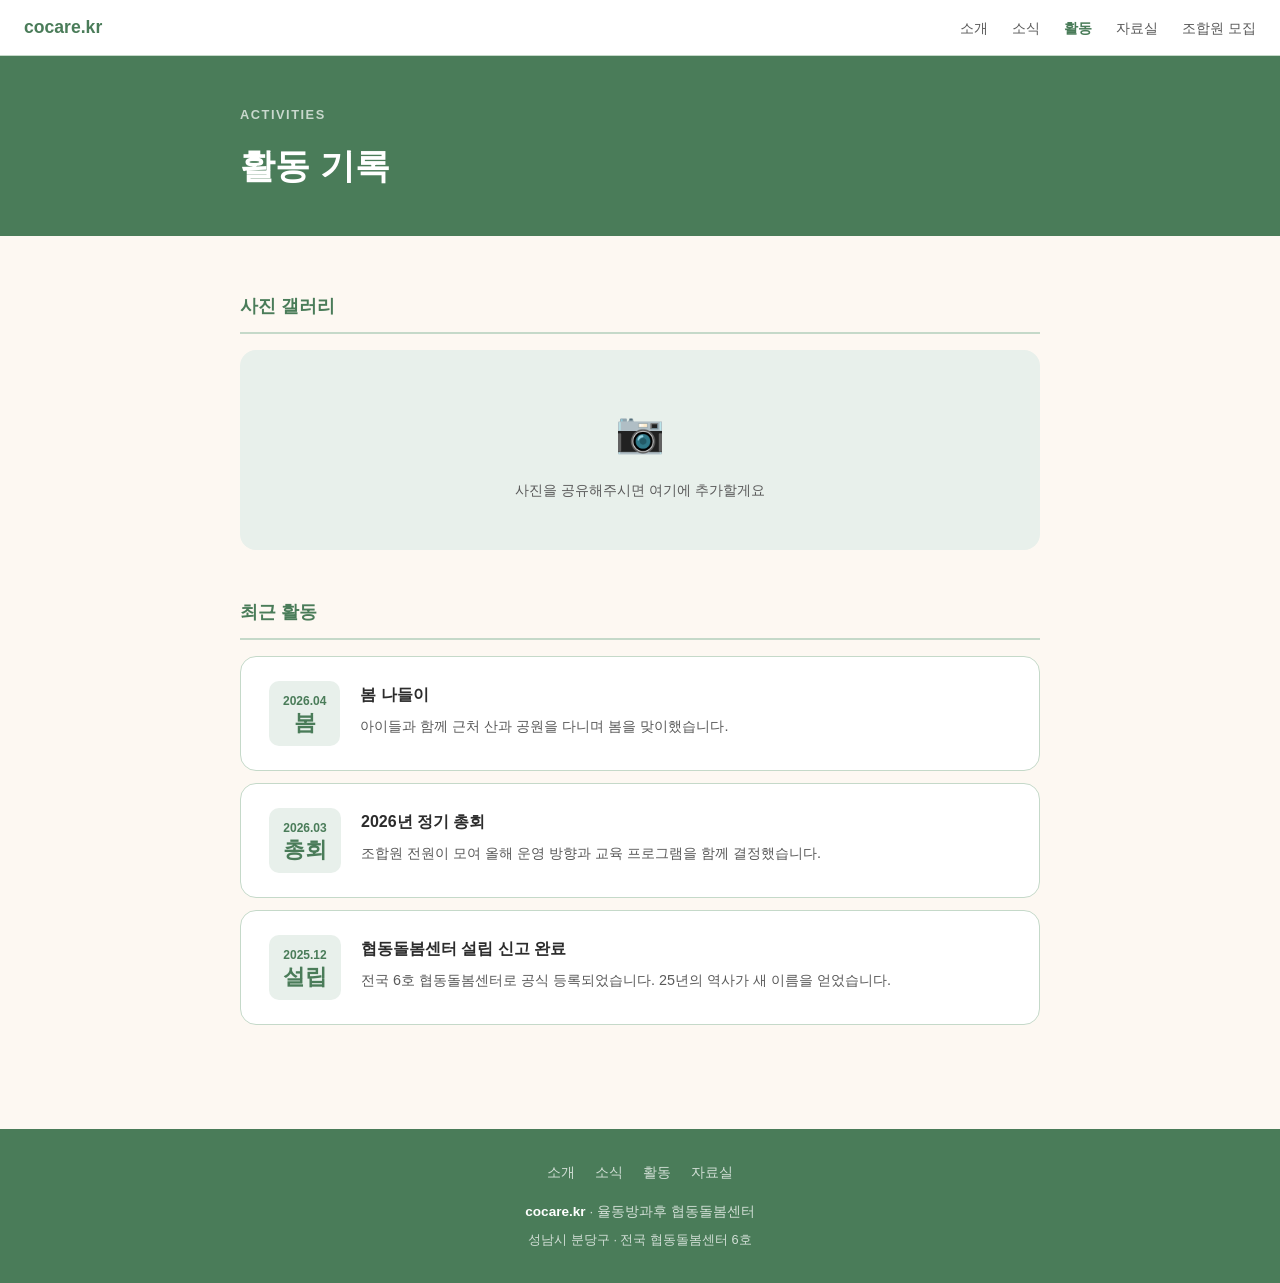
==== activities.html @ 0f24f23b "멀티페이지 구조 추가 - 소식/활동/자료실 페이지 Generated with [Claude Code](https://claude.ai/code) via [Happy](https:/" ====
<!DOCTYPE html>
<html lang="ko">
<head>
  <meta charset="UTF-8">
  <meta name="viewport" content="width=device-width, initial-scale=1.0">
  <title>활동 — cocare.kr</title>
  <link rel="stylesheet" href="style.css">
  <style>
    .activity-section { margin-bottom: 48px; }
    .activity-section h3 {
      font-size: 1.1rem;
      font-weight: 700;
      color: var(--green);
      margin-bottom: 16px;
      padding-bottom: 10px;
      border-bottom: 2px solid var(--green-mid);
    }

    /* 사진 그리드 */
    .photo-grid {
      display: grid;
      grid-template-columns: repeat(auto-fill, minmax(220px, 1fr));
      gap: 12px;
      margin-bottom: 12px;
    }
    .photo-placeholder {
      aspect-ratio: 4/3;
      background: var(--green-light);
      border-radius: 12px;
      display: flex;
      flex-direction: column;
      align-items: center;
      justify-content: center;
      gap: 8px;
      color: var(--green);
      font-size: 0.85rem;
      border: 2px dashed var(--green-mid);
    }
    .photo-placeholder .icon { font-size: 2rem; }

    /* 활동 카드 */
    .activity-card {
      background: white;
      border-radius: 16px;
      padding: 24px 28px;
      border: 1px solid var(--green-mid);
      margin-bottom: 12px;
      display: flex;
      gap: 20px;
      align-items: flex-start;
    }
    .activity-date {
      flex-shrink: 0;
      text-align: center;
      background: var(--green-light);
      border-radius: 10px;
      padding: 10px 14px;
      min-width: 64px;
    }
    .activity-date .month {
      font-size: 0.75rem;
      color: var(--green);
      font-weight: 700;
    }
    .activity-date .day {
      font-size: 1.4rem;
      font-weight: 800;
      color: var(--green);
      line-height: 1.1;
    }
    .activity-content h4 { font-size: 1rem; font-weight: 700; margin-bottom: 6px; }
    .activity-content p { font-size: 0.9rem; color: var(--text-soft); }

    .empty-state {
      text-align: center;
      padding: 48px 24px;
      color: var(--text-soft);
      background: var(--green-light);
      border-radius: 16px;
    }
    .empty-state .icon { font-size: 2.5rem; margin-bottom: 12px; }
    .empty-state p { font-size: 0.9rem; }
  </style>
</head>
<body>

<nav>
  <a href="index.html" class="nav-logo">cocare.kr</a>
  <ul class="nav-links">
    <li><a href="index.html">소개</a></li>
    <li><a href="news.html">소식</a></li>
    <li><a href="activities.html" class="active">활동</a></li>
    <li><a href="resources.html">자료실</a></li>
    <li><a href="index.html#recruit">조합원 모집</a></li>
  </ul>
</nav>

<div class="page-header">
  <div class="container">
    <div class="section-label">Activities</div>
    <h1>활동 기록</h1>
  </div>
</div>

<section>
  <div class="container">

    <!-- 사진 갤러리 -->
    <div class="activity-section">
      <h3>사진 갤러리</h3>
      <div class="empty-state">
        <div class="icon">📷</div>
        <p>사진을 공유해주시면 여기에 추가할게요</p>
      </div>
    </div>

    <!-- 활동 기록 -->
    <div class="activity-section">
      <h3>최근 활동</h3>

      <div class="activity-card">
        <div class="activity-date">
          <div class="month">2026.04</div>
          <div class="day">봄</div>
        </div>
        <div class="activity-content">
          <h4>봄 나들이</h4>
          <p>아이들과 함께 근처 산과 공원을 다니며 봄을 맞이했습니다.</p>
        </div>
      </div>

      <div class="activity-card">
        <div class="activity-date">
          <div class="month">2026.03</div>
          <div class="day">총회</div>
        </div>
        <div class="activity-content">
          <h4>2026년 정기 총회</h4>
          <p>조합원 전원이 모여 올해 운영 방향과 교육 프로그램을 함께 결정했습니다.</p>
        </div>
      </div>

      <div class="activity-card">
        <div class="activity-date">
          <div class="month">2025.12</div>
          <div class="day">설립</div>
        </div>
        <div class="activity-content">
          <h4>협동돌봄센터 설립 신고 완료</h4>
          <p>전국 6호 협동돌봄센터로 공식 등록되었습니다. 25년의 역사가 새 이름을 얻었습니다.</p>
        </div>
      </div>

    </div>

  </div>
</section>

<footer>
  <ul class="footer-links">
    <li><a href="index.html">소개</a></li>
    <li><a href="news.html">소식</a></li>
    <li><a href="activities.html">활동</a></li>
    <li><a href="resources.html">자료실</a></li>
  </ul>
  <strong>cocare.kr</strong> · 율동방과후 협동돌봄센터<br>
  <span style="font-size:0.8rem; margin-top: 6px; display:block;">성남시 분당구 · 전국 협동돌봄센터 6호</span>
</footer>

</body>
</html>
---- style.css ----
* { margin: 0; padding: 0; box-sizing: border-box; }

:root {
  --green: #4a7c59;
  --green-light: #e8f0eb;
  --green-mid: #c5d9c9;
  --brown: #7a5c3a;
  --cream: #fdf8f2;
  --text: #2c2c2c;
  --text-soft: #5a5a5a;
}

html { scroll-behavior: smooth; }

body {
  font-family: 'Apple SD Gothic Neo', 'Noto Sans KR', sans-serif;
  color: var(--text);
  background: var(--cream);
  line-height: 1.7;
}

/* NAV */
nav {
  position: sticky;
  top: 0;
  background: white;
  border-bottom: 1px solid var(--green-mid);
  z-index: 100;
  padding: 0 24px;
  display: flex;
  align-items: center;
  justify-content: space-between;
  height: 56px;
}
.nav-logo {
  font-size: 1.1rem;
  font-weight: 700;
  color: var(--green);
  text-decoration: none;
}
.nav-links {
  display: flex;
  gap: 24px;
  list-style: none;
}
.nav-links a {
  text-decoration: none;
  color: var(--text-soft);
  font-size: 0.9rem;
}
.nav-links a:hover, .nav-links a.active { color: var(--green); font-weight: 600; }

/* PAGE HEADER */
.page-header {
  background: var(--green);
  color: white;
  padding: 48px 24px 40px;
}
.page-header .section-label {
  color: rgba(255,255,255,0.7);
  margin-bottom: 10px;
}
.page-header h1 {
  font-size: clamp(1.6rem, 3vw, 2.2rem);
  font-weight: 700;
}

/* SECTIONS */
section { padding: 56px 24px; }
.container { max-width: 800px; margin: 0 auto; }

.section-label {
  font-size: 0.8rem;
  font-weight: 700;
  letter-spacing: 0.12em;
  color: var(--green);
  text-transform: uppercase;
  margin-bottom: 12px;
}
h2 {
  font-size: clamp(1.4rem, 3vw, 1.9rem);
  font-weight: 700;
  margin-bottom: 20px;
  line-height: 1.35;
}
.lead {
  font-size: 1.05rem;
  color: var(--text-soft);
  margin-bottom: 36px;
}

/* CARDS */
.card {
  background: white;
  border-radius: 16px;
  padding: 28px;
  border: 1px solid var(--green-mid);
}
.card + .card { margin-top: 16px; }

/* FOOTER */
footer {
  background: var(--green);
  color: rgba(255,255,255,0.75);
  text-align: center;
  padding: 32px 24px;
  font-size: 0.85rem;
}
footer strong { color: white; }
footer .footer-links {
  display: flex;
  justify-content: center;
  gap: 20px;
  list-style: none;
  margin-bottom: 16px;
}
footer .footer-links a {
  color: rgba(255,255,255,0.75);
  text-decoration: none;
  font-size: 0.85rem;
}
footer .footer-links a:hover { color: white; }

/* RESPONSIVE */
@media (max-width: 600px) {
  .nav-links { display: none; }
}
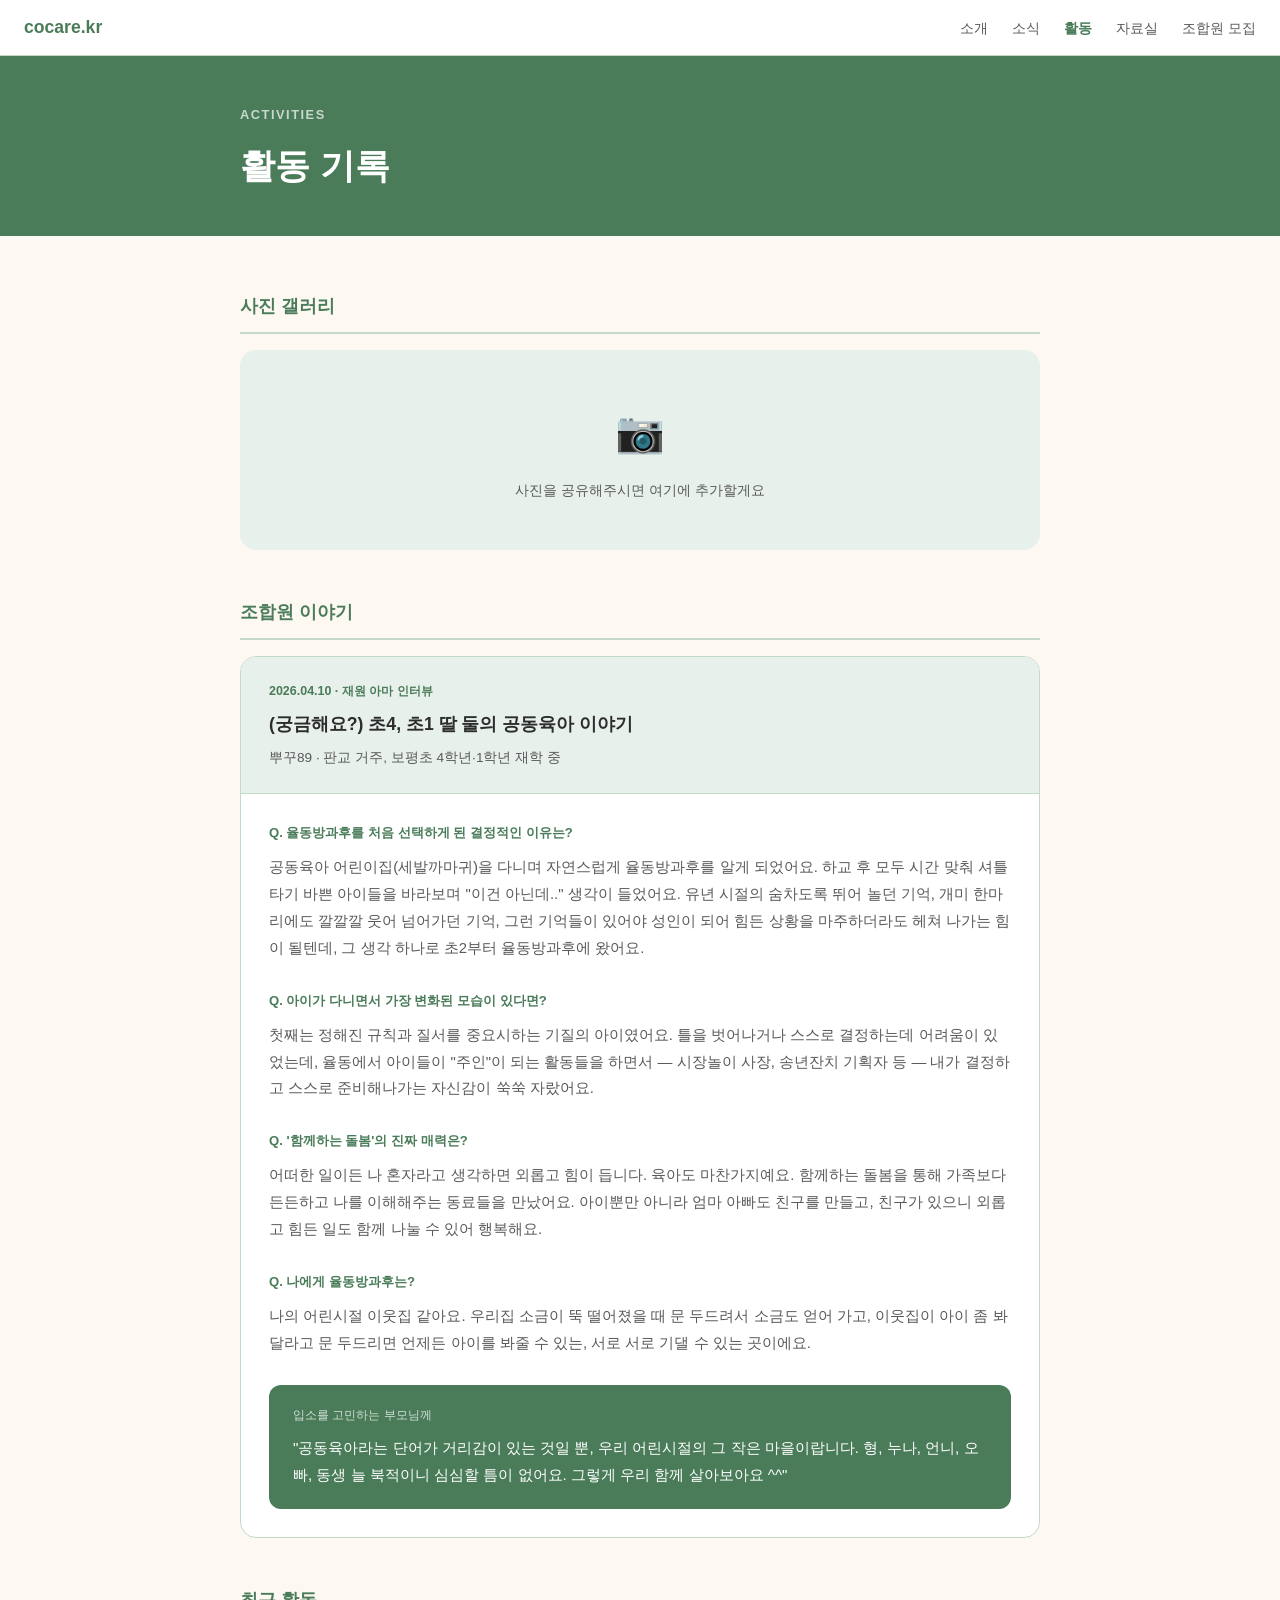
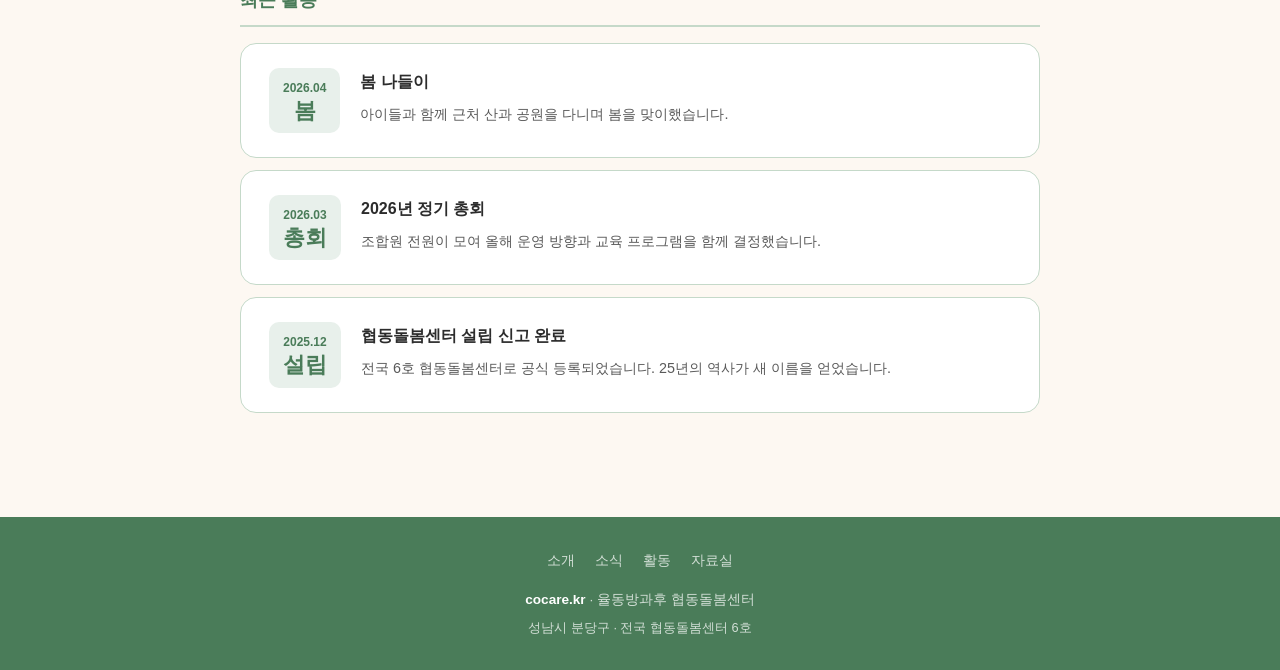
==== commit 49a71817: "활동 페이지에 조합원 인터뷰 추가 (뿌꾸89) Generated with [Claude Code](https://claude.ai/code) via [Happy](https://h" ====
--- a/activities.html
+++ b/activities.html
@@ -114,6 +114,47 @@
       </div>
     </div>
 
+    <!-- 조합원 이야기 -->
+    <div class="activity-section">
+      <h3>조합원 이야기</h3>
+
+      <div style="background: white; border-radius: 16px; border: 1px solid var(--green-mid); overflow: hidden;">
+        <div style="background: var(--green-light); padding: 24px 28px; border-bottom: 1px solid var(--green-mid);">
+          <div style="font-size: 0.78rem; color: var(--green); font-weight: 700; margin-bottom: 8px;">2026.04.10 · 재원 아마 인터뷰</div>
+          <div style="font-size: 1.1rem; font-weight: 700;">(궁금해요?) 초4, 초1 딸 둘의 공동육아 이야기</div>
+          <div style="font-size: 0.85rem; color: var(--text-soft); margin-top: 6px;">뿌꾸89 · 판교 거주, 보평초 4학년·1학년 재학 중</div>
+        </div>
+        <div style="padding: 28px; display: flex; flex-direction: column; gap: 28px;">
+
+          <div>
+            <div style="font-size: 0.82rem; font-weight: 700; color: var(--green); margin-bottom: 10px;">Q. 율동방과후를 처음 선택하게 된 결정적인 이유는?</div>
+            <p style="font-size: 0.93rem; color: var(--text-soft); line-height: 1.8;">공동육아 어린이집(세발까마귀)을 다니며 자연스럽게 율동방과후를 알게 되었어요. 하교 후 모두 시간 맞춰 셔틀 타기 바쁜 아이들을 바라보며 "이건 아닌데.." 생각이 들었어요. 유년 시절의 숨차도록 뛰어 놀던 기억, 개미 한마리에도 깔깔깔 웃어 넘어가던 기억, 그런 기억들이 있어야 성인이 되어 힘든 상황을 마주하더라도 헤쳐 나가는 힘이 될텐데, 그 생각 하나로 초2부터 율동방과후에 왔어요.</p>
+          </div>
+
+          <div>
+            <div style="font-size: 0.82rem; font-weight: 700; color: var(--green); margin-bottom: 10px;">Q. 아이가 다니면서 가장 변화된 모습이 있다면?</div>
+            <p style="font-size: 0.93rem; color: var(--text-soft); line-height: 1.8;">첫째는 정해진 규칙과 질서를 중요시하는 기질의 아이였어요. 틀을 벗어나거나 스스로 결정하는데 어려움이 있었는데, 율동에서 아이들이 "주인"이 되는 활동들을 하면서 — 시장놀이 사장, 송년잔치 기획자 등 — 내가 결정하고 스스로 준비해나가는 자신감이 쑥쑥 자랐어요.</p>
+          </div>
+
+          <div>
+            <div style="font-size: 0.82rem; font-weight: 700; color: var(--green); margin-bottom: 10px;">Q. '함께하는 돌봄'의 진짜 매력은?</div>
+            <p style="font-size: 0.93rem; color: var(--text-soft); line-height: 1.8;">어떠한 일이든 나 혼자라고 생각하면 외롭고 힘이 듭니다. 육아도 마찬가지예요. 함께하는 돌봄을 통해 가족보다 든든하고 나를 이해해주는 동료들을 만났어요. 아이뿐만 아니라 엄마 아빠도 친구를 만들고, 친구가 있으니 외롭고 힘든 일도 함께 나눌 수 있어 행복해요.</p>
+          </div>
+
+          <div>
+            <div style="font-size: 0.82rem; font-weight: 700; color: var(--green); margin-bottom: 10px;">Q. 나에게 율동방과후는?</div>
+            <p style="font-size: 0.93rem; color: var(--text-soft); line-height: 1.8;">나의 어린시절 이웃집 같아요. 우리집 소금이 뚝 떨어졌을 때 문 두드려서 소금도 얻어 가고, 이웃집이 아이 좀 봐달라고 문 두드리면 언제든 아이를 봐줄 수 있는, 서로 서로 기댈 수 있는 곳이에요.</p>
+          </div>
+
+          <div style="background: var(--green); color: white; border-radius: 12px; padding: 20px 24px;">
+            <div style="font-size: 0.78rem; opacity: 0.75; margin-bottom: 8px;">입소를 고민하는 부모님께</div>
+            <p style="font-size: 0.95rem; line-height: 1.8;">"공동육아라는 단어가 거리감이 있는 것일 뿐, 우리 어린시절의 그 작은 마을이랍니다. 형, 누나, 언니, 오빠, 동생 늘 북적이니 심심할 틈이 없어요. 그렇게 우리 함께 살아보아요 ^^"</p>
+          </div>
+
+        </div>
+      </div>
+    </div>
+
     <!-- 활동 기록 -->
     <div class="activity-section">
       <h3>최근 활동</h3>
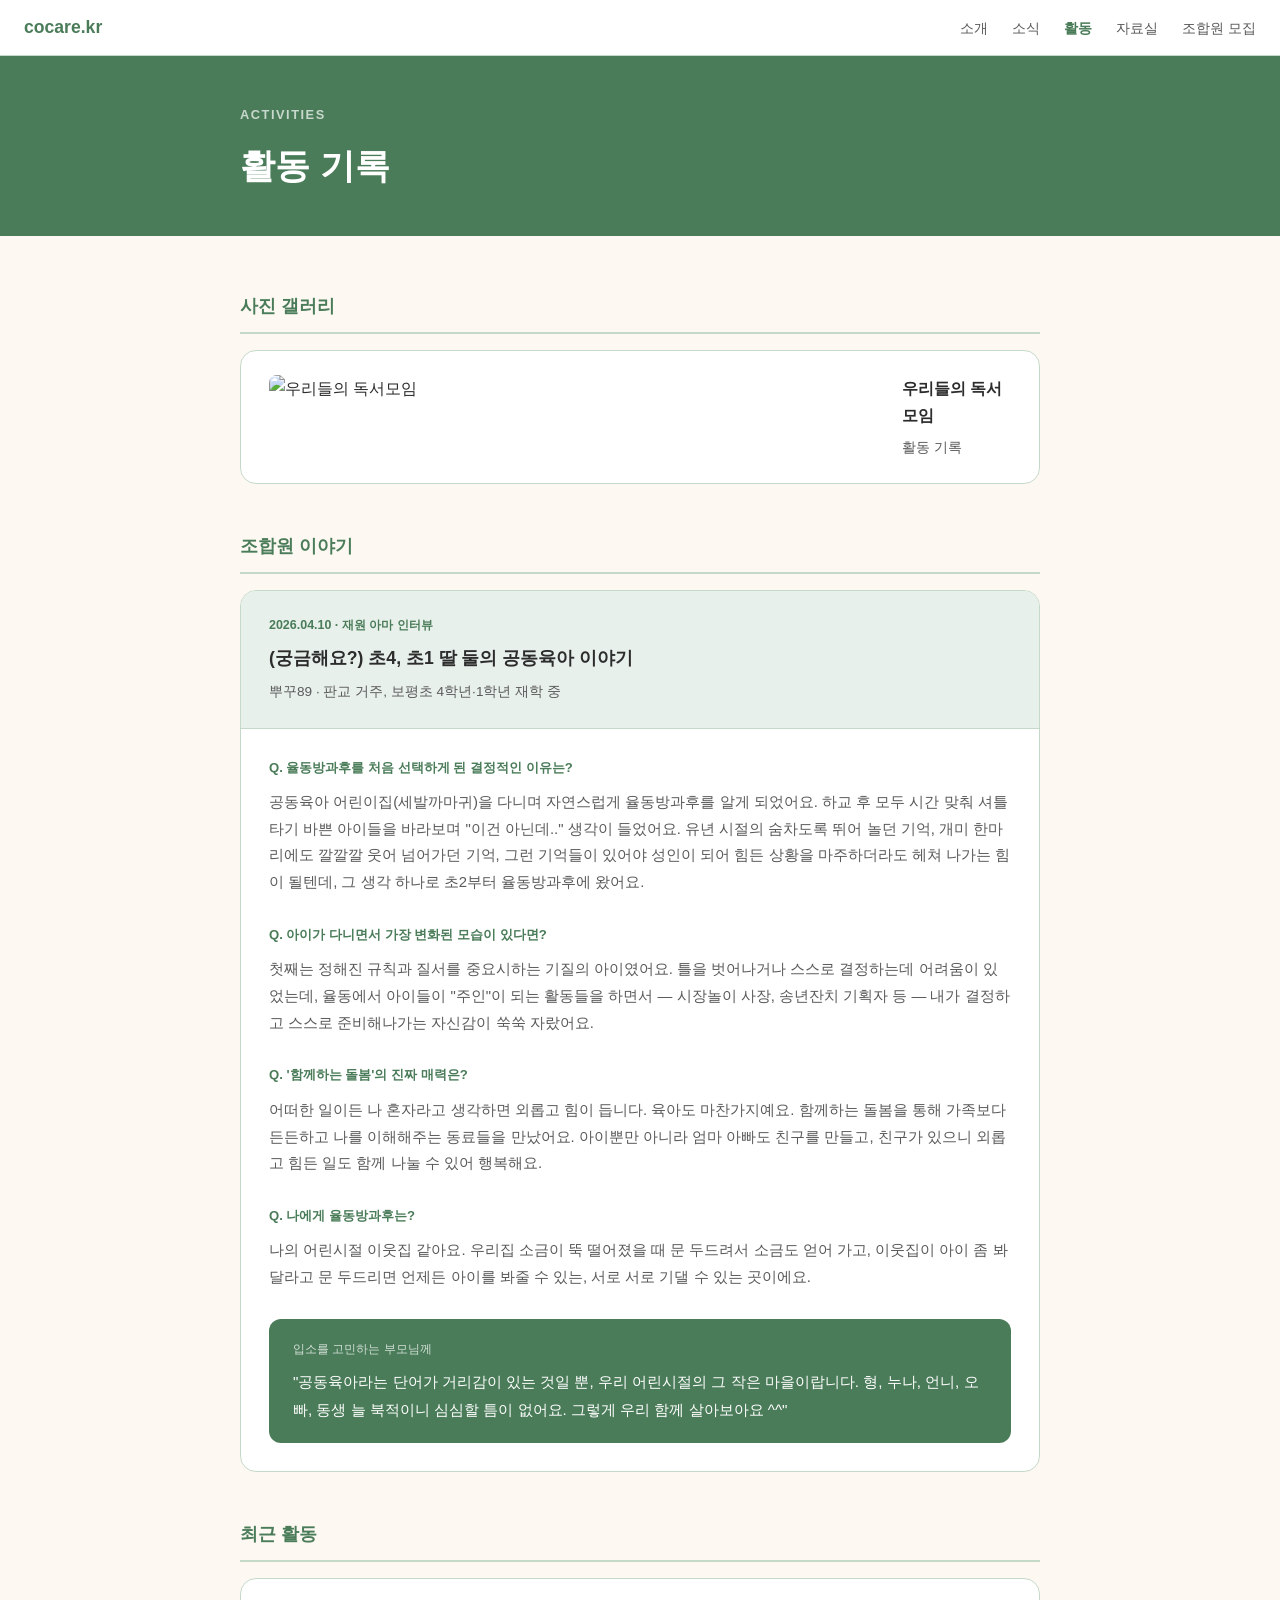
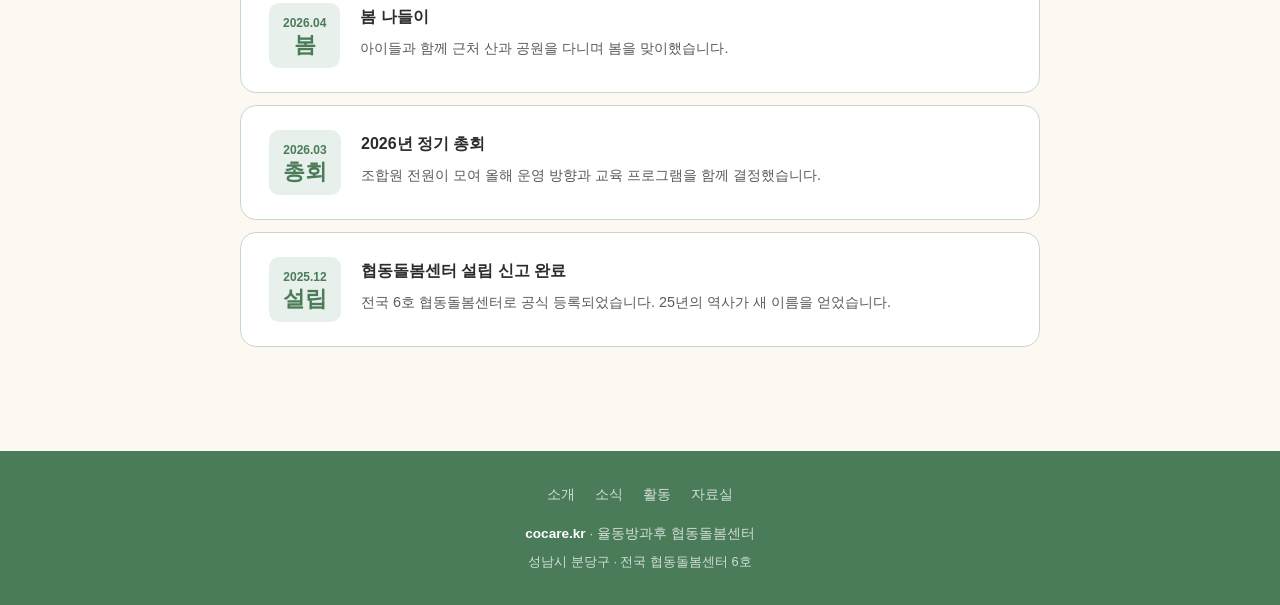
==== commit 766b8de2: "활동 사진 포스팅: 우리들의 독서모임 Generated with [Claude Code](https://claude.ai/code) via [Happy](https://happy." ====
--- a/activities.html
+++ b/activities.html
@@ -108,9 +108,12 @@
     <!-- 사진 갤러리 -->
     <div class="activity-section">
       <h3>사진 갤러리</h3>
-      <div class="empty-state">
-        <div class="icon">📷</div>
-        <p>사진을 공유해주시면 여기에 추가할게요</p>
+      <div class="activity-card">
+        <img src="uploads/done/활동/2026-04-15_01-36_IMG_8961.jpeg" alt="우리들의 독서모임" style="width:100%;border-radius:8px;margin-bottom:10px;">
+        <div class="activity-content">
+          <h4>우리들의 독서모임</h4>
+          <p>활동 기록</p>
+        </div>
       </div>
     </div>
 
@@ -208,5 +211,6 @@
   <span style="font-size:0.8rem; margin-top: 6px; display:block;">성남시 분당구 · 전국 협동돌봄센터 6호</span>
 </footer>
 
+<script src="admin.js"></script>
 </body>
 </html>
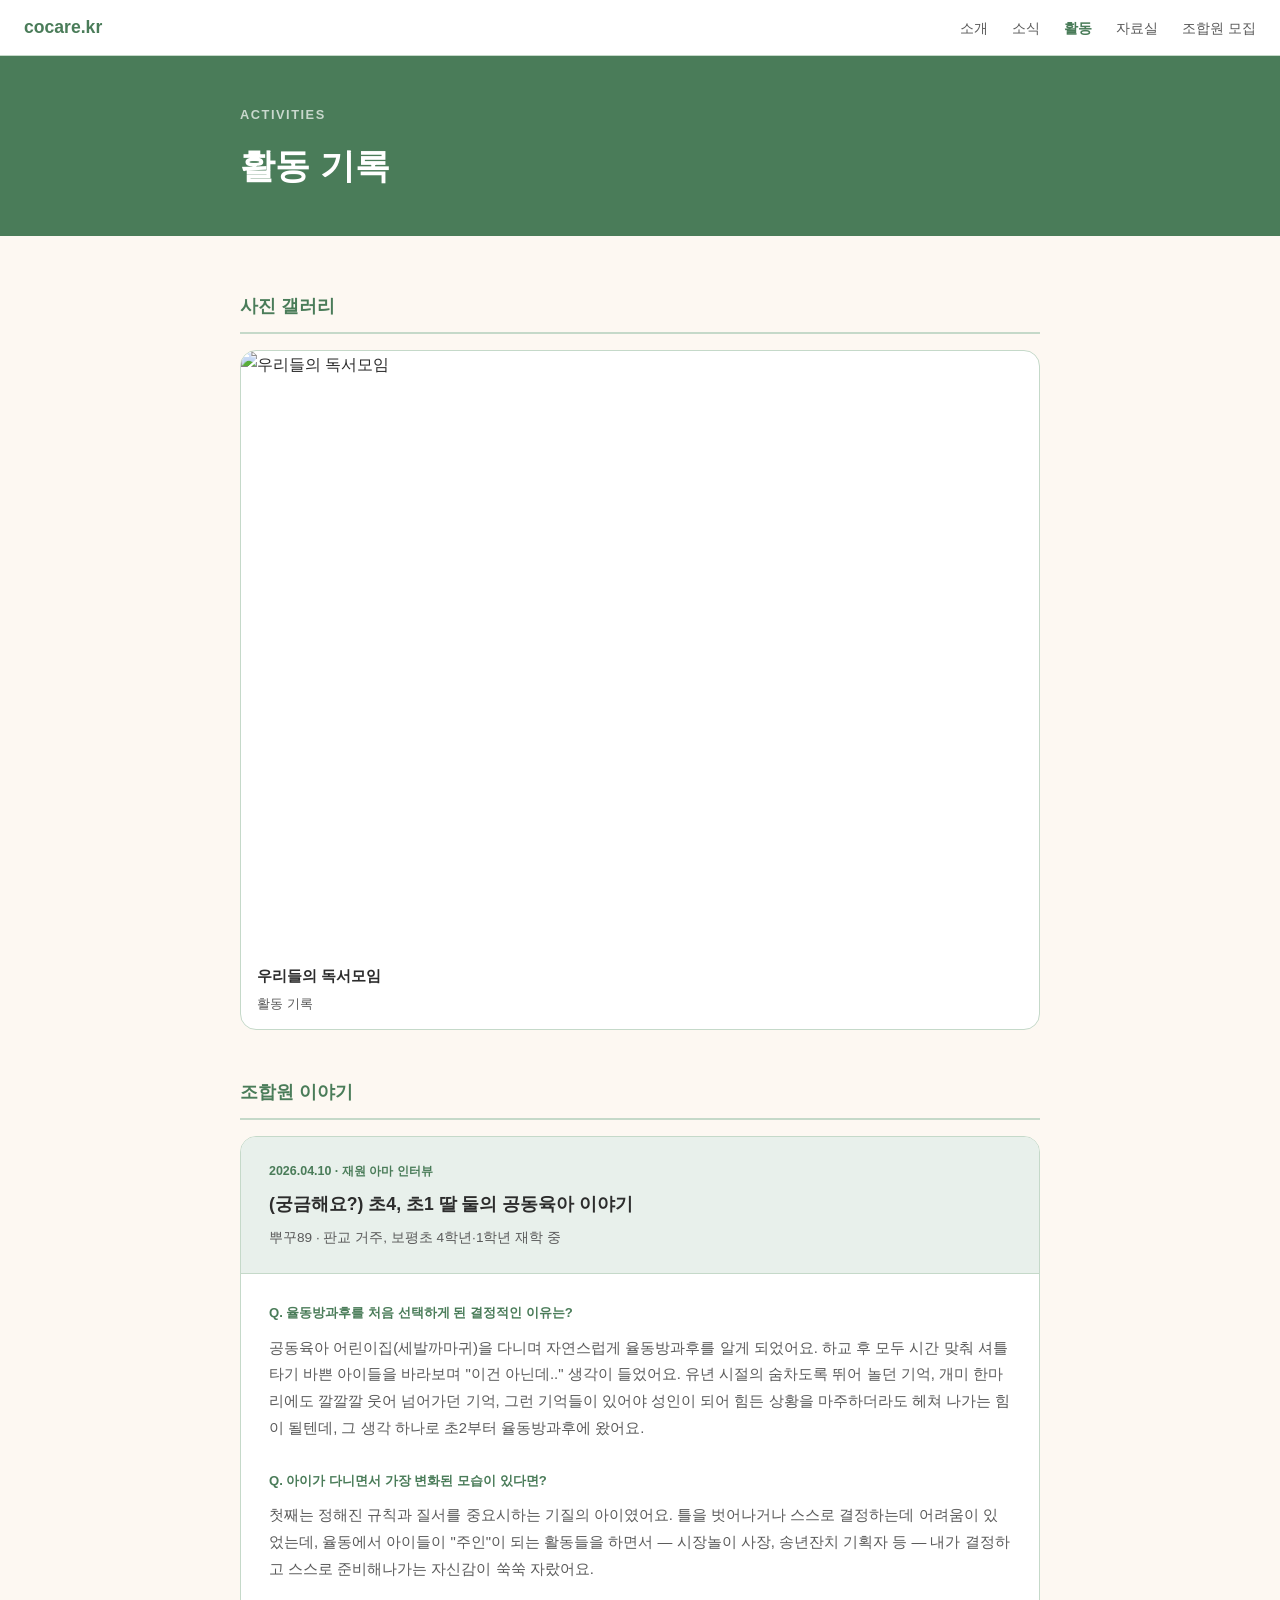
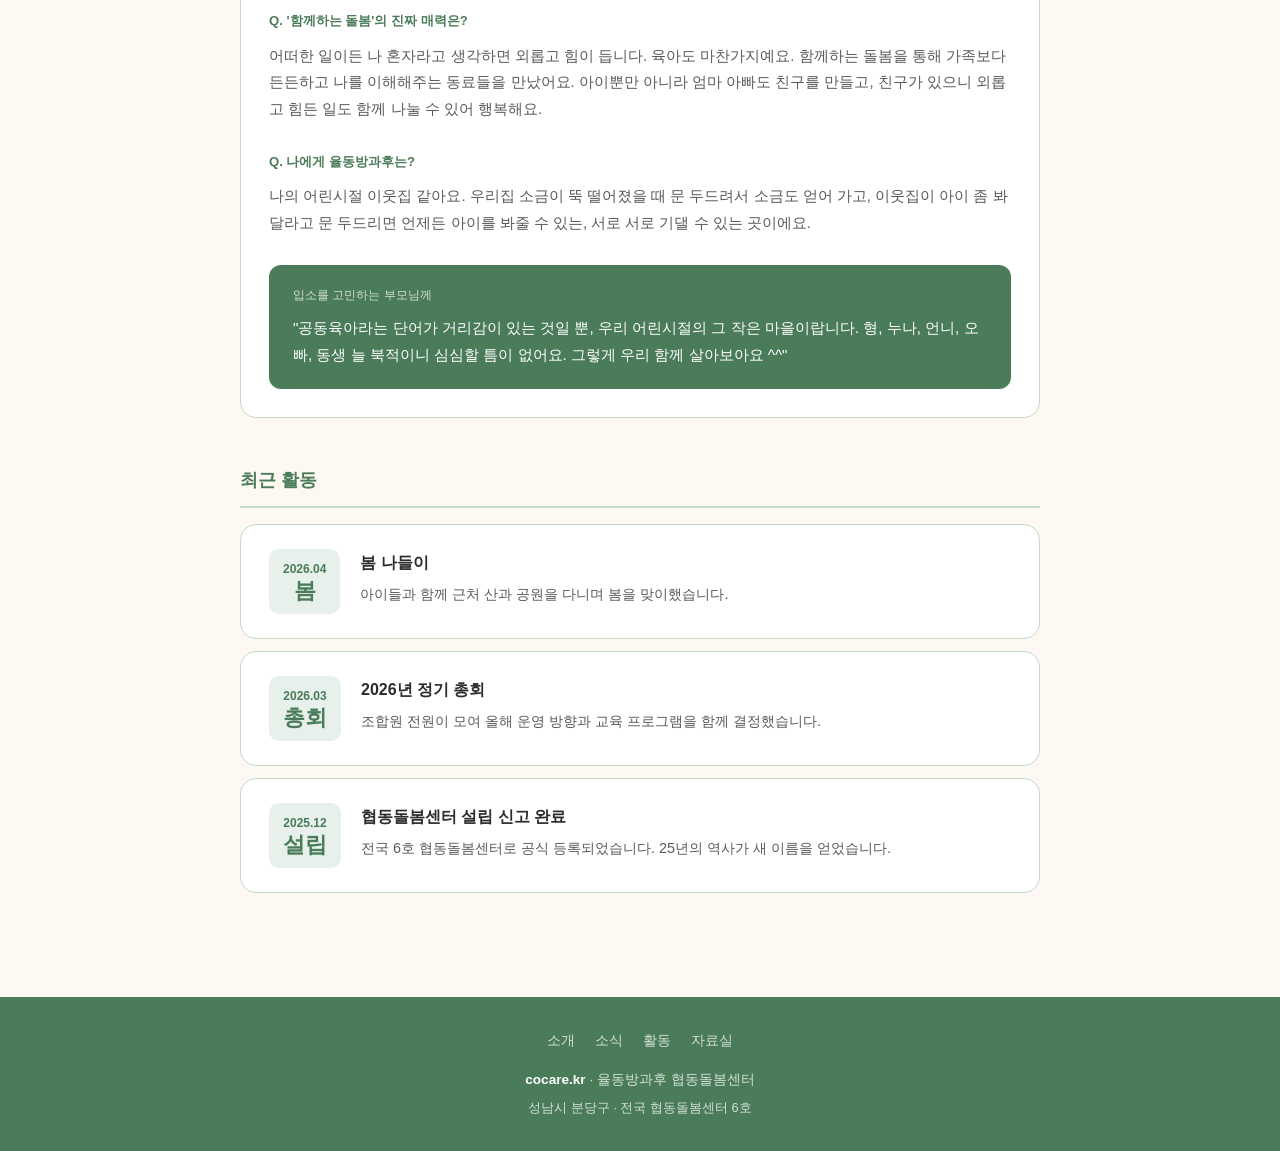
==== commit 5e39ac3f: "활동 사진 카드 레이아웃 수정: photo-card 클래스 적용 Generated with [Claude Code](https://claude.ai/code) via [Happy]" ====
--- a/activities.html
+++ b/activities.html
@@ -71,6 +71,33 @@
     .activity-content h4 { font-size: 1rem; font-weight: 700; margin-bottom: 6px; }
     .activity-content p { font-size: 0.9rem; color: var(--text-soft); }
 
+    /* 사진 카드 (세로 레이아웃) */
+    .photo-card {
+      background: white;
+      border-radius: 16px;
+      border: 1px solid var(--green-mid);
+      margin-bottom: 12px;
+      overflow: hidden;
+    }
+    .photo-card img {
+      width: 100%;
+      display: block;
+      aspect-ratio: 4/3;
+      object-fit: cover;
+    }
+    .photo-card .photo-info {
+      padding: 14px 16px;
+    }
+    .photo-card .photo-info h4 {
+      font-size: 0.95rem;
+      font-weight: 700;
+      margin-bottom: 4px;
+    }
+    .photo-card .photo-info p {
+      font-size: 0.82rem;
+      color: var(--text-soft);
+    }
+
     .empty-state {
       text-align: center;
       padding: 48px 24px;
@@ -108,9 +135,9 @@
     <!-- 사진 갤러리 -->
     <div class="activity-section">
       <h3>사진 갤러리</h3>
-      <div class="activity-card">
-        <img src="uploads/done/활동/2026-04-15_01-36_IMG_8961.jpeg" alt="우리들의 독서모임" style="width:100%;border-radius:8px;margin-bottom:10px;">
-        <div class="activity-content">
+      <div class="photo-card">
+        <img src="uploads/done/활동/2026-04-15_01-36_IMG_8961.jpeg" alt="우리들의 독서모임">
+        <div class="photo-info">
           <h4>우리들의 독서모임</h4>
           <p>활동 기록</p>
         </div>
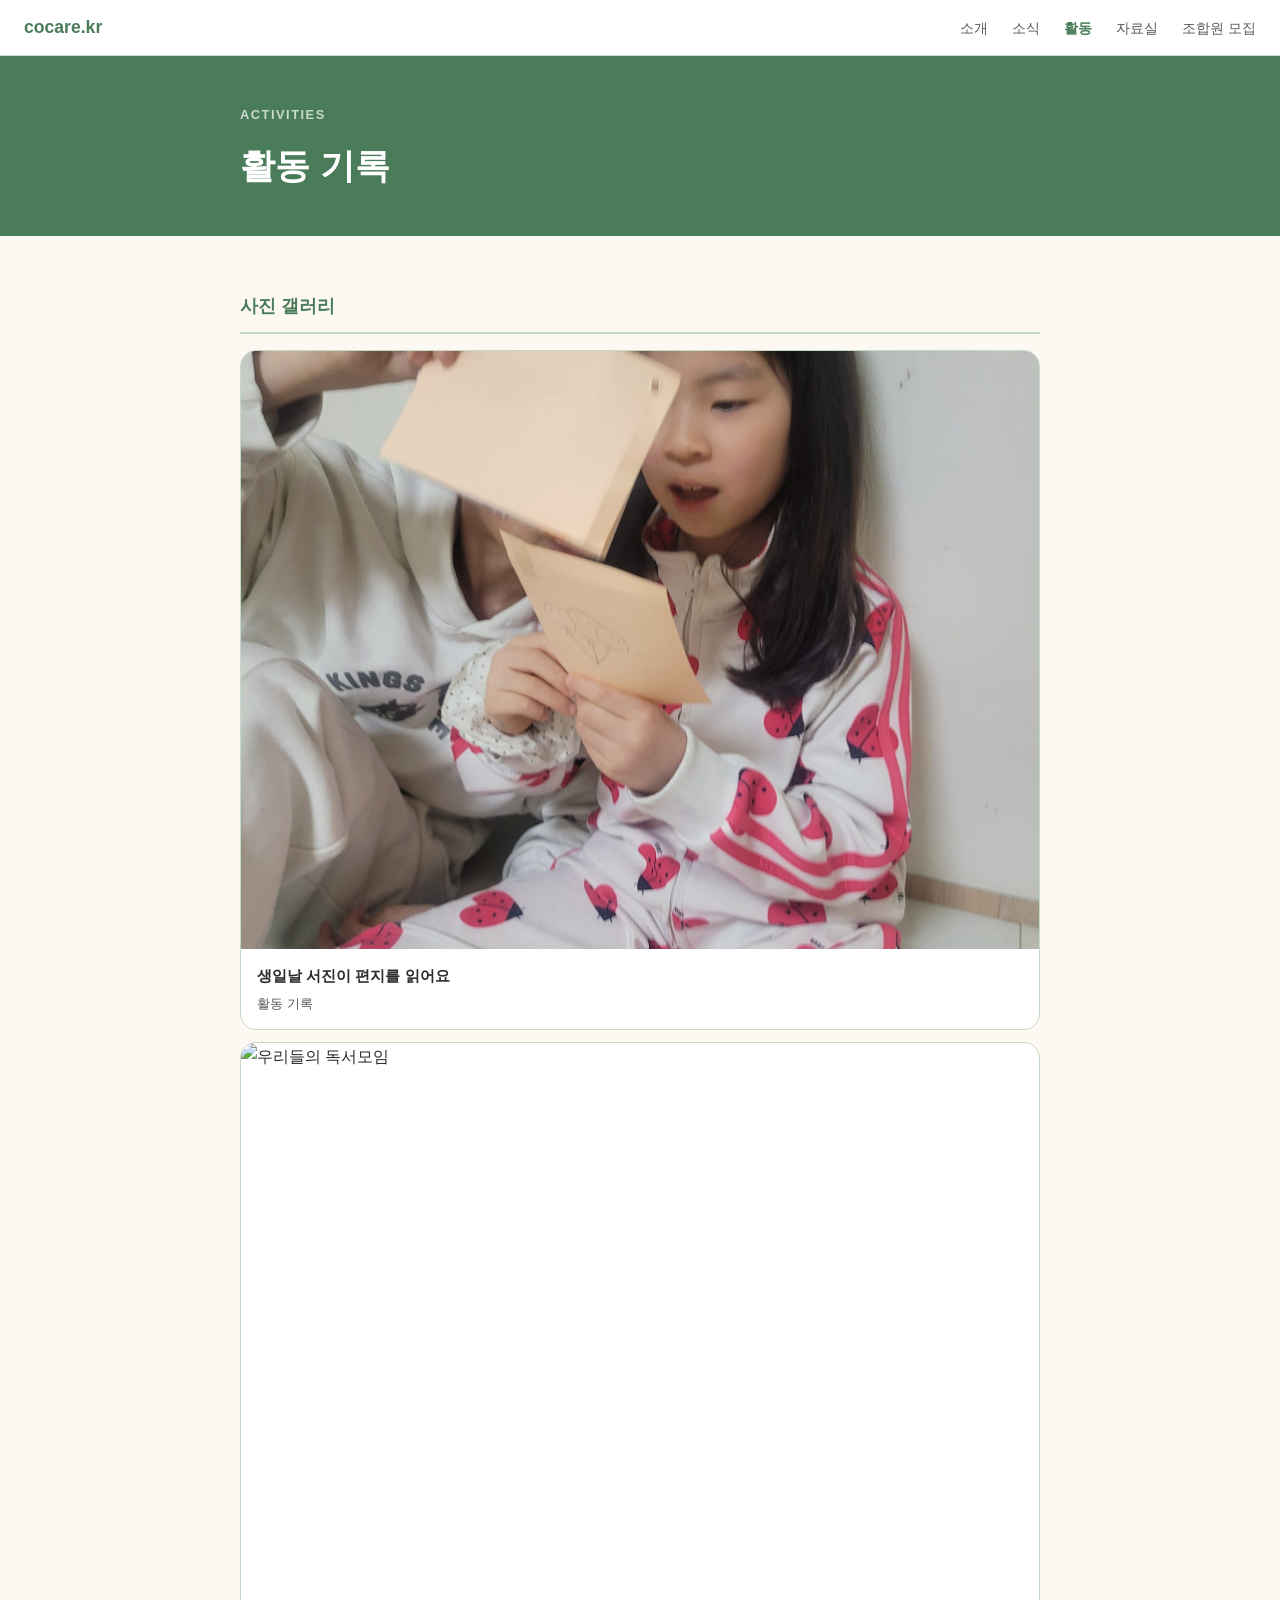
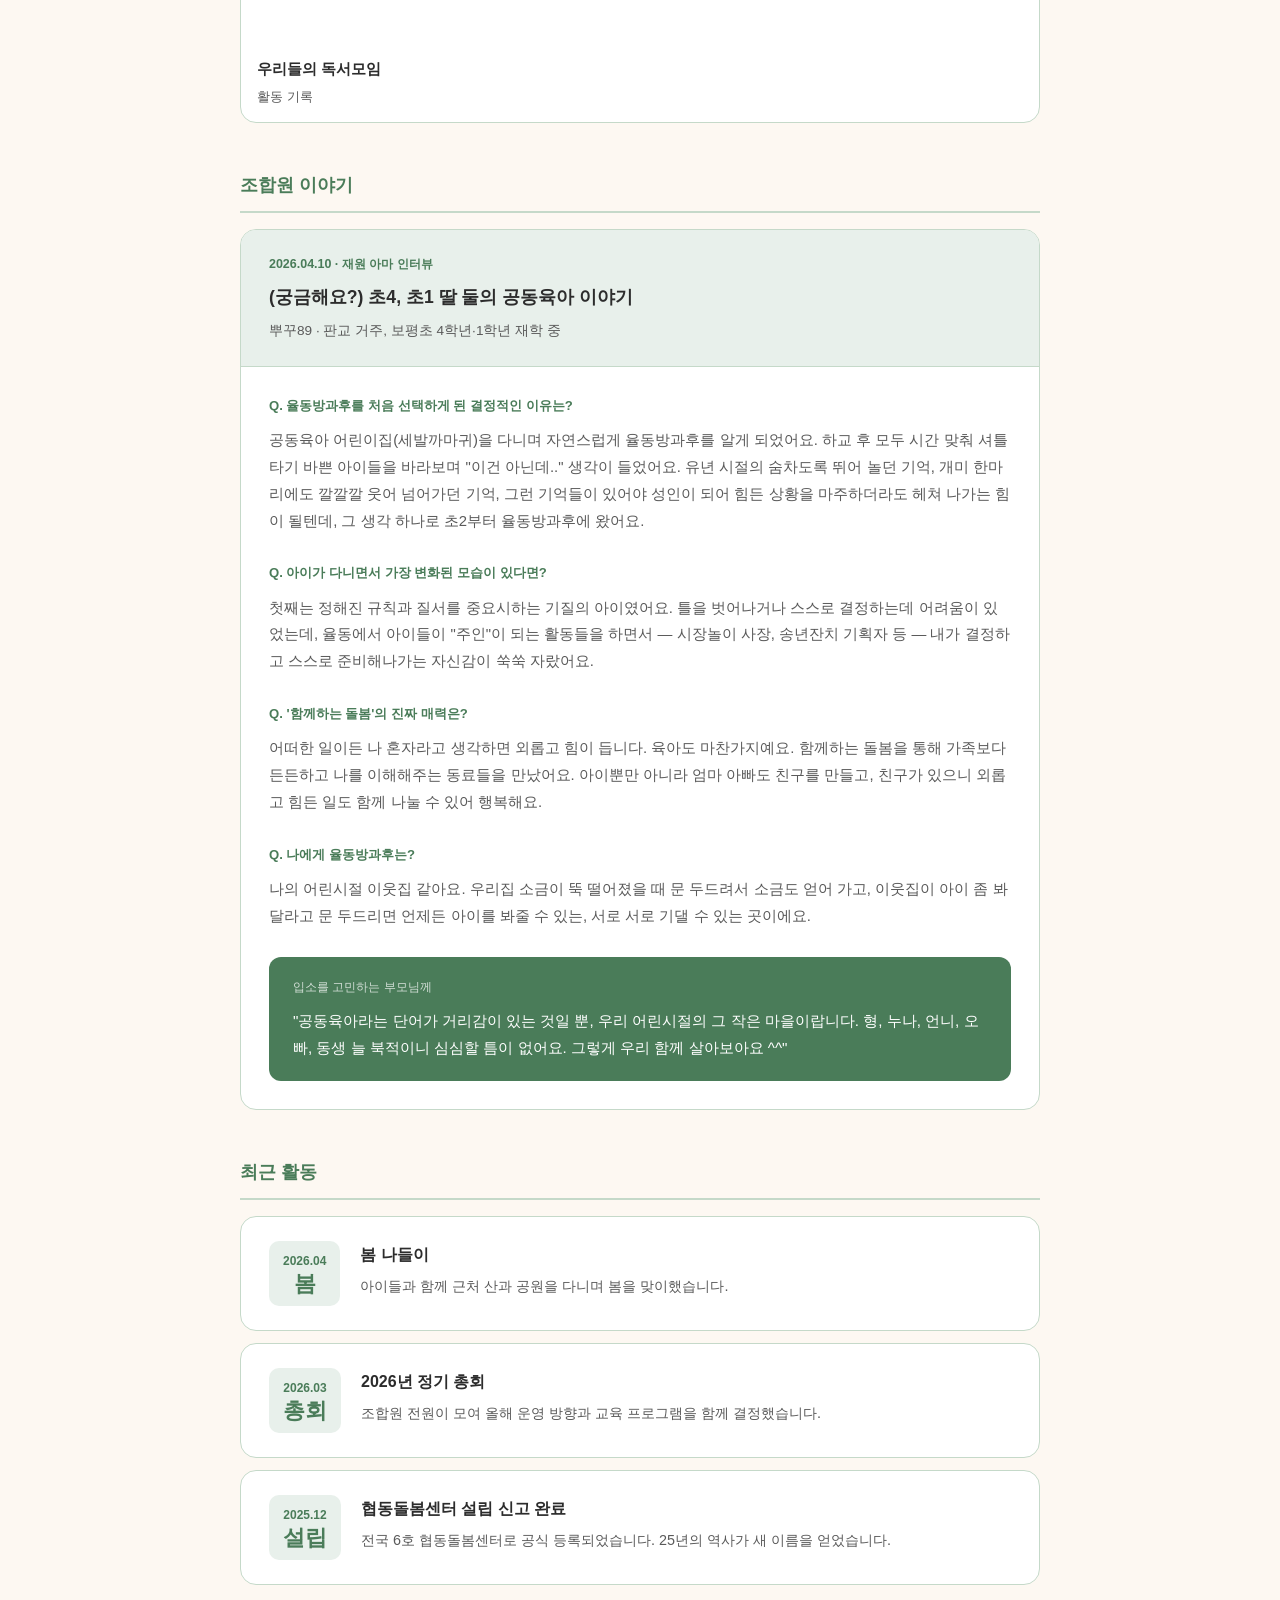
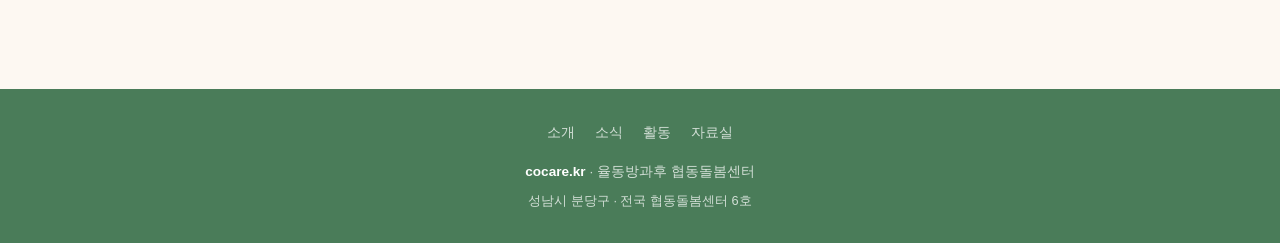
==== commit abb04fd5: "활동 사진 포스팅: 생일날 서진이 편지를 읽어요 Generated with [Claude Code](https://claude.ai/code) via [Happy](https://" ====
--- a/activities.html
+++ b/activities.html
@@ -136,6 +136,13 @@
     <div class="activity-section">
       <h3>사진 갤러리</h3>
       <div class="photo-card">
+        <img src="uploads/done/활동/2026-04-15_07-05_IMG_9113.jpeg" alt="생일날 서진이 편지를 읽어요">
+        <div class="photo-info">
+          <h4>생일날 서진이 편지를 읽어요</h4>
+          <p>활동 기록</p>
+        </div>
+      </div>
+      <div class="photo-card">
         <img src="uploads/done/활동/2026-04-15_01-36_IMG_8961.jpeg" alt="우리들의 독서모임">
         <div class="photo-info">
           <h4>우리들의 독서모임</h4>
